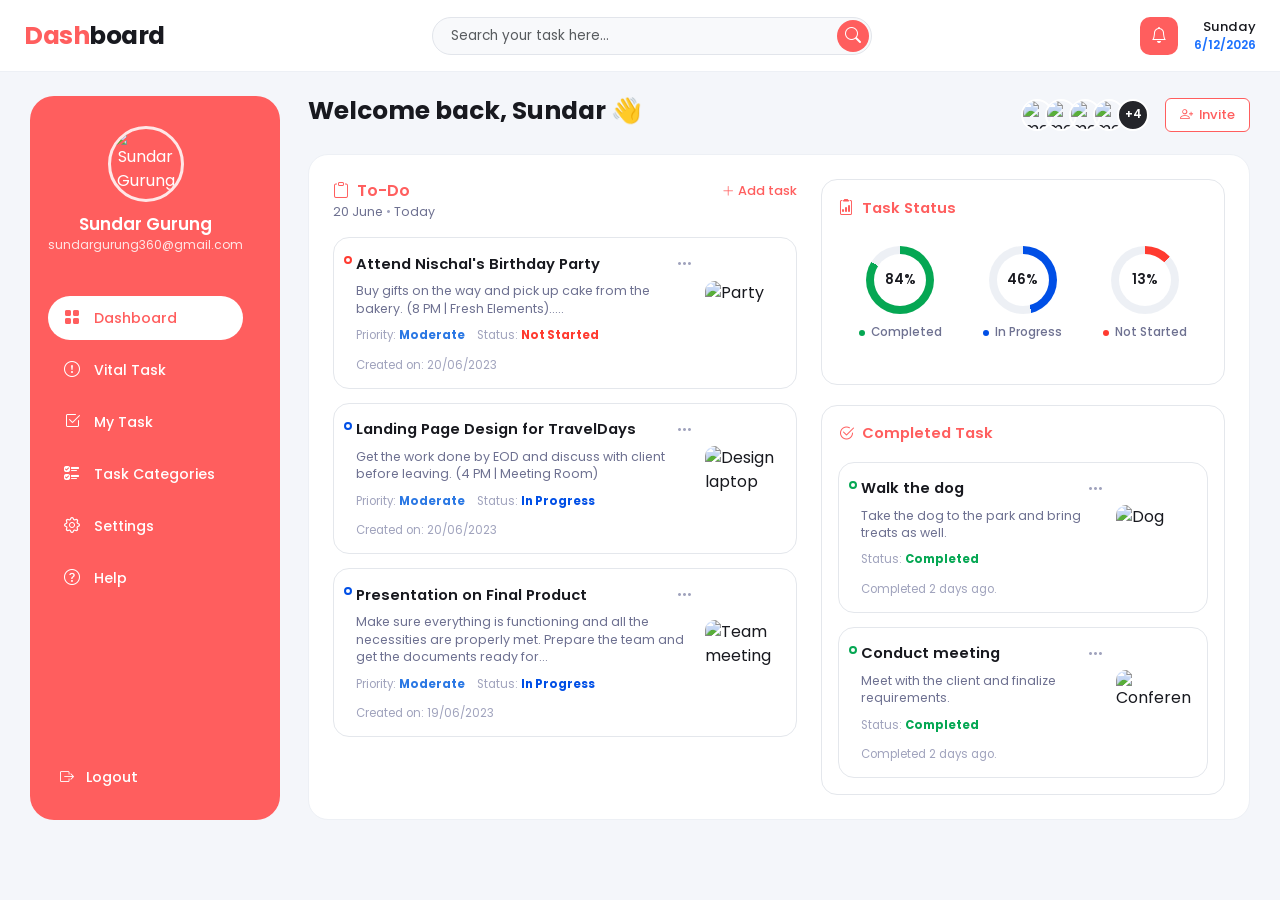
==== Todo-App/pages/dashboard.html @ cdf4d12a "todo app project added" ====
<!doctype html>
<html lang="en">
  <head>
    <meta charset="UTF-8" />
    <meta name="viewport" content="width=device-width, initial-scale=1.0" />
    <title>Dashboard | Todo-App</title>

    <!-- Google Fonts: Poppins -->
    <link rel="preconnect" href="https://fonts.googleapis.com" />
    <link rel="preconnect" href="https://fonts.gstatic.com" crossorigin />
    <link
      href="https://fonts.googleapis.com/css2?family=Poppins:wght@300;400;500;600;700&display=swap"
      rel="stylesheet"
    />

    <!-- Bootstrap 5.3 CSS -->
    <link
      href="https://cdn.jsdelivr.net/npm/bootstrap@5.3.3/dist/css/bootstrap.min.css"
      rel="stylesheet"
    />

    <!-- Bootstrap Icons -->
    <link
      rel="stylesheet"
      href="https://cdn.jsdelivr.net/npm/bootstrap-icons@1.11.3/font/bootstrap-icons.min.css"
    />

    <!-- Custom CSS -->
    <link rel="stylesheet" href="../style/dashboard.css" />
  </head>
  <body>
    <!-- Top Navbar -->
    <nav class="navbar navbar-expand bg-white top-nav border-bottom px-3 px-md-4">
      <div class="container-fluid p-0 d-flex align-items-center justify-content-between">
        <div class="d-flex align-items-center gap-2">
          <button
            class="hamburger-btn d-lg-none"
            type="button"
            data-bs-toggle="offcanvas"
            data-bs-target="#sidebarOffcanvas"
            aria-controls="sidebarOffcanvas"
            aria-label="Open Sidebar"
          >
            <i class="bi bi-list"></i>
          </button>
          
          <a class="navbar-brand brand-logo m-0" href="#">
            <span class="logo-red">Dash</span><span class="logo-black">board</span>
          </a>
        </div>

        <!-- Center: Search Bar -->
        <div class="search-box d-none d-sm-flex">
          <input type="text" class="form-control" placeholder="Search your task here..." />
          <button class="search-btn" aria-label="Search">
            <i class="bi bi-search"></i>
          </button>
        </div>

        <!-- Right: Badges & Icons -->
        <div class="d-flex align-items-center gap-2">
          <button class="nav-icon-btn" aria-label="Notifications">
            <i class="bi bi-bell"></i>
          </button>
          <div class="date-badge ms-2 text-end d-none d-sm-block" id="nav-date">
          </div>
        </div>

      </div>
    </nav>

    <div class="layout-container">
      
      <!-- Native Bootstrap Responsive Offcanvas Sidebar -->
      <aside
        class="offcanvas-lg offcanvas-start sidebar"
        tabindex="-1"
        id="sidebarOffcanvas"
        aria-labelledby="sidebarOffcanvasLabel"
      >
        <!-- Mobile Close Button (Bootstrap Native Dismiss) -->
        <div class="offcanvas-header justify-content-end d-lg-none p-3 pb-0">
          <button
            type="button"
            class="btn-close btn-close-white"
            data-bs-dismiss="offcanvas"
            data-bs-target="#sidebarOffcanvas"
            aria-label="Close"
          ></button>
        </div>

        <div class="offcanvas-body d-flex flex-column h-100 p-0">
          <div class="profile-section">
            <div class="avatar-container">
              <img
                src="https://images.unsplash.com/photo-1535713875002-d1d0cf377fde?w=150&auto=format&fit=crop&q=80"
                alt="Sundar Gurung"
                class="avatar-img"
              />
            </div>
            <h2 class="user-name">Sundar Gurung</h2>
            <p class="user-email">sundargurung360@gmail.com</p>
          </div>

          <nav class="sidebar-nav">
            <a href="#" class="nav-link active">
              <span class="nav-icon"><i class="bi bi-grid-fill"></i></span>
              Dashboard
            </a>
            <a href="#" class="nav-link">
              <span class="nav-icon"><i class="bi bi-exclamation-circle"></i></span>
              Vital Task
            </a>
            <a href="#" class="nav-link">
              <span class="nav-icon"><i class="bi bi-check2-square"></i></span>
              My Task
            </a>
            <a href="#" class="nav-link">
              <span class="nav-icon"><i class="bi bi-ui-checks"></i></span>
              Task Categories
            </a>
            <a href="#" class="nav-link">
              <span class="nav-icon"><i class="bi bi-gear"></i></span>
              Settings
            </a>
            <a href="#" class="nav-link">
              <span class="nav-icon"><i class="bi bi-question-circle"></i></span>
              Help
            </a>
          </nav>

          <div class="sidebar-footer">
            <button class="logout-btn" id="logout-button">
              <i class="bi bi-box-arrow-right"></i>
              Logout
            </button>
          </div>
        </div>
      </aside>

      <!-- Main Dashboard Content -->
      <main class="main-content">
        <section class="welcome-header">
          <h1 class="greeting-text">Welcome back, Sundar 👋</h1>

          <div class="team-invite-wrapper">
            <div class="avatar-stack">
              <img src="https://images.unsplash.com/photo-1534528741775-53994a69daeb?w=60&auto=format&fit=crop&q=80" alt="member" />
              <img src="https://images.unsplash.com/photo-1517841905240-472988babdf9?w=60&auto=format&fit=crop&q=80" alt="member" />
              <img src="https://images.unsplash.com/photo-1507003211169-0a1dd7228f2d?w=60&auto=format&fit=crop&q=80" alt="member" />
              <img src="https://images.unsplash.com/photo-1500648767791-00dcc994a43e?w=60&auto=format&fit=crop&q=80" alt="member" />
              <div class="stack-counter">+4</div>
            </div>
            <button class="btn-invite">
              <i class="bi bi-person-plus"></i>
              Invite
            </button>
          </div>
        </section>

        <!-- Dashboard Task Grid -->
        <div class="dashboard-board">
          <!-- Left Column: To-Do List -->
          <div class="todo-column">
            <div class="column-header">
              <div class="title-with-icon">
                <i class="bi bi-clipboard text-coral"></i>
                <span class="header-label">To-Do</span>
              </div>
              <button class="btn-add-task">
                <i class="bi bi-plus-lg"></i> Add task
              </button>
            </div>
            <p class="date-filter">20 June <span class="bullet">•</span> Today</p>

            <div class="task-list">
              <article class="task-card">
                <div class="card-status-indicator indicator-red"></div>
                <div class="card-body-custom">
                  <div class="card-header-row">
                    <h3 class="task-title">Attend Nischal's Birthday Party</h3>
                    <button class="more-options"><i class="bi bi-three-dots"></i></button>
                  </div>
                  <p class="task-description">
                    Buy gifts on the way and pick up cake from the bakery. (8 PM | Fresh Elements).....
                  </p>
                  <div class="task-metadata">
                    <span class="meta-item">Priority: <strong class="priority-moderate">Moderate</strong></span>
                    <span class="meta-item">Status: <strong class="status-not-started">Not Started</strong></span>
                    <span class="meta-item created-date">Created on: 20/06/2023</span>
                  </div>
                </div>
                <div class="task-thumbnail-wrapper">
                  <img src="https://images.unsplash.com/photo-1511795409834-ef04bbd61622?w=160&auto=format&fit=crop&q=80" alt="Party" class="task-thumbnail" />
                </div>
              </article>

              <article class="task-card">
                <div class="card-status-indicator indicator-blue"></div>
                <div class="card-body-custom">
                  <div class="card-header-row">
                    <h3 class="task-title">Landing Page Design for TravelDays</h3>
                    <button class="more-options"><i class="bi bi-three-dots"></i></button>
                  </div>
                  <p class="task-description">
                    Get the work done by EOD and discuss with client before leaving. (4 PM | Meeting Room)
                  </p>
                  <div class="task-metadata">
                    <span class="meta-item">Priority: <strong class="priority-moderate">Moderate</strong></span>
                    <span class="meta-item">Status: <strong class="status-progress">In Progress</strong></span>
                    <span class="meta-item created-date">Created on: 20/06/2023</span>
                  </div>
                </div>
                <div class="task-thumbnail-wrapper">
                  <img src="https://images.unsplash.com/photo-1498050108023-c5249f4df085?w=160&auto=format&fit=crop&q=80" alt="Design laptop" class="task-thumbnail" />
                </div>
              </article>

              <article class="task-card">
                <div class="card-status-indicator indicator-blue"></div>
                <div class="card-body-custom">
                  <div class="card-header-row">
                    <h3 class="task-title">Presentation on Final Product</h3>
                    <button class="more-options"><i class="bi bi-three-dots"></i></button>
                  </div>
                  <p class="task-description">
                    Make sure everything is functioning and all the necessities are properly met. Prepare the team and get the documents ready for...
                  </p>
                  <div class="task-metadata">
                    <span class="meta-item">Priority: <strong class="priority-moderate">Moderate</strong></span>
                    <span class="meta-item">Status: <strong class="status-progress">In Progress</strong></span>
                    <span class="meta-item created-date">Created on: 19/06/2023</span>
                  </div>
                </div>
                <div class="task-thumbnail-wrapper">
                  <img src="https://images.unsplash.com/photo-1531497865144-0464ef8fb9a9?w=160&auto=format&fit=crop&q=80" alt="Team meeting" class="task-thumbnail" />
                </div>
              </article>
            </div>
          </div>

          <!-- Right Column: Status & Completed Tasks -->
          <div class="widgets-column">
            <section class="widget-panel">
              <div class="panel-header">
                <i class="bi bi-clipboard2-data text-coral"></i>
                <span class="panel-title">Task Status</span>
              </div>

              <div class="charts-row">
                <div class="chart-item">
                  <div class="donut-chart chart-green">
                    <div class="donut-inner">84%</div>
                  </div>
                  <p class="chart-label"><span class="dot dot-green"></span> Completed</p>
                </div>

                <div class="chart-item">
                  <div class="donut-chart chart-blue">
                    <div class="donut-inner">46%</div>
                  </div>
                  <p class="chart-label"><span class="dot dot-blue"></span> In Progress</p>
                </div>

                <div class="chart-item">
                  <div class="donut-chart chart-red">
                    <div class="donut-inner">13%</div>
                  </div>
                  <p class="chart-label"><span class="dot dot-red"></span> Not Started</p>
                </div>
              </div>
            </section>

            <section class="widget-panel">
              <div class="panel-header">
                <i class="bi bi-check2-circle text-coral"></i>
                <span class="panel-title">Completed Task</span>
              </div>

              <div class="completed-task-list">
                <article class="task-card">
                  <div class="card-status-indicator indicator-green"></div>
                  <div class="card-body-custom">
                    <div class="card-header-row">
                      <h3 class="task-title">Walk the dog</h3>
                      <button class="more-options"><i class="bi bi-three-dots"></i></button>
                    </div>
                    <p class="task-description">
                      Take the dog to the park and bring treats as well.
                    </p>
                    <div class="task-metadata">
                      <span class="meta-item">Status: <strong class="status-completed">Completed</strong></span>
                      <span class="meta-item created-date">Completed 2 days ago.</span>
                    </div>
                  </div>
                  <div class="task-thumbnail-wrapper">
                    <img src="https://images.unsplash.com/photo-1543466835-00a7907e9de1?w=160&auto=format&fit=crop&q=80" alt="Dog" class="task-thumbnail" />
                  </div>
                </article>

                <article class="task-card">
                  <div class="card-status-indicator indicator-green"></div>
                  <div class="card-body-custom">
                    <div class="card-header-row">
                      <h3 class="task-title">Conduct meeting</h3>
                      <button class="more-options"><i class="bi bi-three-dots"></i></button>
                    </div>
                    <p class="task-description">
                      Meet with the client and finalize requirements.
                    </p>
                    <div class="task-metadata">
                      <span class="meta-item">Status: <strong class="status-completed">Completed</strong></span>
                      <span class="meta-item created-date">Completed 2 days ago.</span>
                    </div>
                  </div>
                  <div class="task-thumbnail-wrapper">
                    <img src="https://images.unsplash.com/photo-1522071820081-009f0129c71c?w=160&auto=format&fit=crop&q=80" alt="Conference" class="task-thumbnail" />
                  </div>
                </article>
              </div>
            </section>
          </div>
        </div>
      </main>
    </div>

    <!-- Bootstrap 5.3 JS Bundle (Offcanvas toggle aur close handles automatically) -->
    <script src="https://cdn.jsdelivr.net/npm/bootstrap@5.3.3/dist/js/bootstrap.bundle.min.js"></script>
    <script src="../js/dashboard.js"></script>
  </body>
</html>
---- Todo-App/style/dashboard.css ----
:root {
  --sidebar-coral: #ff5e5e;
  --sidebar-coral-hover: #fa4f4f;

  --color-green: #05a753;
  --color-blue: #004fe6;
  --color-red: #ff3b30;
  --color-moderate: #2b78e4;

  --bg-body: #f4f6fa;
  --bg-card: #ffffff;
  --border-card: #e4e7ec;

  --text-main: #18191f;
  --text-secondary: #6e7191;
  --text-muted: #a0a3bd;

  --font-family: 'Poppins', -apple-system, BlinkMacSystemFont, sans-serif;
  --radius-card: 16px;
  --radius-pill: 50px;
}

*,
*::before,
*::after {
  box-sizing: border-box;
  margin: 0;
  padding: 0;
}

body {
  font-family: var(--font-family);
  background-color: var(--bg-body);
  color: var(--text-main);
  min-height: 100vh;
}

/* ==========================================================================
   TOP NAVBAR
   ========================================================================== */
.top-nav {
  height: 72px;
  background-color: #ffffff !important;
  border-bottom: 1px solid #edf0f5 !important;
  position: sticky;
  top: 0;
  z-index: 1020;
}

.hamburger-btn {
  background: transparent;
  border: none;
  font-size: 1.7rem;
  color: var(--text-main);
  cursor: pointer;
  display: flex;
  align-items: center;
  justify-content: center;
  padding: 4px;
}

.brand-logo {
  font-size: 1.55rem;
  font-weight: 700;
  letter-spacing: -0.5px;
}

.logo-red { color: var(--sidebar-coral); }
.logo-black { color: var(--text-main); }

.search-box {
  position: relative;
  width: 100%;
  max-width: 440px;
}

.search-box .form-control {
  height: 38px;
  background: #f8f9fb;
  border: 1px solid #e2e5eb;
  border-radius: var(--radius-pill);
  padding: 0 44px 0 18px;
  font-size: 0.85rem;
  box-shadow: none !important;
}

.search-btn {
  position: absolute;
  right: 3px;
  top: 3px;
  width: 32px;
  height: 32px;
  background-color: var(--sidebar-coral);
  border: none;
  border-radius: 50%;
  color: #ffffff;
  display: flex;
  align-items: center;
  justify-content: center;
  cursor: pointer;
}

.nav-icon-btn {
  width: 38px;
  height: 38px;
  border-radius: 10px;
  background-color: var(--sidebar-coral);
  border: none;
  color: #ffffff;
  display: flex;
  align-items: center;
  justify-content: center;
  cursor: pointer;
}

.date-badge .day {
  font-size: 0.82rem;
  font-weight: 500;
}

.date-badge .full-date {
  font-size: 0.75rem;
  font-weight: 600;
  color: #1d72fe;
}

/* ==========================================================================
   BOOTSTRAP RESPONSIVE OFFCANVAS SIDEBAR
   ========================================================================== */
.layout-container {
  display: flex;
  padding: 24px 30px;
  gap: 28px;
}

/* Sidebar Styles (Applied on both Desktop & Mobile Drawer) */
.sidebar {
  background-color: var(--sidebar-coral) !important;
  color: #ffffff;
  flex-shrink: 0;
}

/* Desktop Styles (Screen >= 992px) */
@media (min-width: 992px) {
  .sidebar {
    width: 250px !important;
    border-radius: 24px;
    padding: 30px 18px 24px 18px;
    display: flex !important;
    visibility: visible !important;
    transform: none !important;
    border: none !important;
  }
}

/* Mobile Offcanvas Drawer (Screen < 992px) */
@media (max-width: 991.98px) {
  .sidebar.offcanvas-lg {
    width: 280px !important;
    border-radius: 0 24px 24px 0;
    padding: 10px 18px 24px 18px;
    border: none;
  }
}

.profile-section {
  text-align: center;
  margin-bottom: 26px;
}

.avatar-container {
  width: 76px;
  height: 76px;
  border-radius: 50%;
  border: 3.5px solid rgba(255, 255, 255, 0.85);
  overflow: hidden;
  margin: 0 auto 12px auto;
}

.avatar-img {
  width: 100%;
  height: 100%;
  object-fit: cover;
}

.user-name {
  font-size: 1.05rem;
  font-weight: 600;
  margin-bottom: 2px;
}

.user-email {
  font-size: 0.75rem;
  color: rgba(255, 255, 255, 0.85);
}

.sidebar-nav {
  display: flex;
  flex-direction: column;
  gap: 8px;
  flex: 1;
}

.nav-link {
  display: flex;
  align-items: center;
  gap: 14px;
  padding: 10px 16px;
  border-radius: var(--radius-pill);
  color: #ffffff;
  text-decoration: none;
  font-size: 0.88rem;
  font-weight: 500;
  transition: all 0.2s ease;
}

.nav-link i {
  font-size: 1rem;
}

.nav-link.active {
  background-color: #ffffff;
  color: var(--sidebar-coral);
}

.nav-link:hover:not(.active) {
  background-color: rgba(255, 255, 255, 0.14);
}

.sidebar-footer {
  margin-top: 24px;
}

.logout-btn {
  display: flex;
  align-items: center;
  gap: 12px;
  background: transparent;
  border: none;
  color: #ffffff;
  font-size: 0.9rem;
  font-weight: 500;
  cursor: pointer;
  padding: 8px 12px;
  width: 100%;
  border-radius: 8px;
}

/* ==========================================================================
   MAIN DASHBOARD WORKSPACE
   ========================================================================== */
.main-content {
  flex: 1;
  display: flex;
  flex-direction: column;
  min-width: 0;
}

.welcome-header {
  display: flex;
  align-items: center;
  justify-content: space-between;
  margin-bottom: 20px;
}

.greeting-text {
  font-size: 1.55rem;
  font-weight: 700;
}

.team-invite-wrapper {
  display: flex;
  align-items: center;
  gap: 16px;
}

.avatar-stack {
  display: flex;
  align-items: center;
}

.avatar-stack img,
.stack-counter {
  width: 32px;
  height: 32px;
  border-radius: 50%;
  border: 2px solid #ffffff;
  margin-left: -8px;
  object-fit: cover;
}

.avatar-stack img:first-child {
  margin-left: 0;
}

.stack-counter {
  background-color: #24252a;
  color: #ffffff;
  font-size: 0.72rem;
  font-weight: 600;
  display: flex;
  align-items: center;
  justify-content: center;
}

.btn-invite {
  display: flex;
  align-items: center;
  gap: 6px;
  background: #ffffff;
  border: 1px solid var(--sidebar-coral);
  color: var(--sidebar-coral);
  padding: 6px 14px;
  border-radius: 6px;
  font-size: 0.82rem;
  font-weight: 500;
  cursor: pointer;
}

.btn-invite:hover {
  background-color: var(--sidebar-coral);
  color: #ffffff;
}

.dashboard-board {
  display: grid;
  grid-template-columns: 1.15fr 1fr;
  gap: 24px;
  background-color: #ffffff;
  padding: 24px;
  border-radius: 20px;
  border: 1.5px solid #edf0f5;
}

.column-header {
  display: flex;
  align-items: center;
  justify-content: space-between;
}

.title-with-icon {
  display: flex;
  align-items: center;
  gap: 8px;
}

.text-coral { color: var(--sidebar-coral); }
.header-label { font-size: 1rem; font-weight: 600; color: var(--sidebar-coral); }

.btn-add-task {
  background: none;
  border: none;
  font-size: 0.8rem;
  font-weight: 500;
  color: var(--sidebar-coral);
  cursor: pointer;
}

.date-filter {
  font-size: 0.78rem;
  color: var(--text-secondary);
  margin-bottom: 16px;
}

.date-filter .bullet {
  color: var(--text-muted);
}

.task-list,
.completed-task-list {
  display: flex;
  flex-direction: column;
  gap: 14px;
}

.task-card {
  position: relative;
  border: 1px solid var(--border-card);
  border-radius: var(--radius-card);
  padding: 14px 16px 14px 22px;
  display: flex;
  justify-content: space-between;
  align-items: center;
  background-color: #ffffff;
  gap: 12px;
}

.card-status-indicator {
  position: absolute;
  left: 10px;
  top: 18px;
  width: 8px;
  height: 8px;
  border-radius: 50%;
  border: 2px solid;
}

.indicator-red { border-color: var(--color-red); }
.indicator-blue { border-color: var(--color-blue); }
.indicator-green { border-color: var(--color-green); }

.card-body-custom { flex: 1; }

.card-header-row {
  display: flex;
  align-items: center;
  justify-content: space-between;
  margin-bottom: 6px;
}

.task-title {
  font-size: 0.92rem;
  font-weight: 600;
  color: var(--text-main);
  margin: 0;
}

.more-options {
  background: none;
  border: none;
  color: var(--text-muted);
  cursor: pointer;
}

.task-description {
  font-size: 0.78rem;
  color: var(--text-secondary);
  line-height: 1.4;
  margin-bottom: 10px;
}

.task-metadata {
  display: flex;
  flex-wrap: wrap;
  gap: 12px;
  font-size: 0.72rem;
  color: var(--text-muted);
}

.priority-moderate { color: var(--color-moderate); }
.status-not-started { color: var(--color-red); }
.status-progress { color: var(--color-blue); }
.status-completed { color: var(--color-green); }

.task-thumbnail-wrapper {
  width: 75px;
  height: 65px;
  border-radius: 10px;
  overflow: hidden;
  flex-shrink: 0;
}

.task-thumbnail {
  width: 100%;
  height: 100%;
  object-fit: cover;
}

.widgets-column {
  display: flex;
  flex-direction: column;
  gap: 20px;
}

.widget-panel {
  border: 1px solid var(--border-card);
  border-radius: var(--radius-card);
  padding: 16px;
  background-color: #ffffff;
}

.panel-header {
  display: flex;
  align-items: center;
  gap: 8px;
  margin-bottom: 16px;
}

.panel-title {
  font-size: 0.92rem;
  font-weight: 600;
  color: var(--sidebar-coral);
}

.charts-row {
  display: flex;
  align-items: center;
  justify-content: space-around;
  padding: 10px 0;
}

.chart-item {
  display: flex;
  flex-direction: column;
  align-items: center;
  gap: 10px;
}

.donut-chart {
  width: 68px;
  height: 68px;
  border-radius: 50%;
  display: flex;
  align-items: center;
  justify-content: center;
}

.chart-green { background: conic-gradient(var(--color-green) 0% 84%, #edf0f5 84% 100%); }
.chart-blue { background: conic-gradient(var(--color-blue) 0% 46%, #edf0f5 46% 100%); }
.chart-red { background: conic-gradient(var(--color-red) 0% 13%, #edf0f5 13% 100%); }

.donut-inner {
  width: 52px;
  height: 52px;
  background: #ffffff;
  border-radius: 50%;
  display: flex;
  align-items: center;
  justify-content: center;
  font-size: 0.82rem;
  font-weight: 600;
}

.chart-label {
  font-size: 0.74rem;
  font-weight: 500;
  color: var(--text-secondary);
  display: flex;
  align-items: center;
  gap: 6px;
}

.dot { width: 6px; height: 6px; border-radius: 50%; }
.dot-green { background-color: var(--color-green); }
.dot-blue { background-color: var(--color-blue); }
.dot-red { background-color: var(--color-red); }

/* Layout Breakpoints */
@media (max-width: 1100px) {
  .dashboard-board {
    grid-template-columns: 1fr;
  }
}

@media (max-width: 991.98px) {
  .layout-container {
    padding: 16px;
  }
}

@media (max-width: 576px) {
  .welcome-header {
    flex-direction: column;
    align-items: flex-start;
    gap: 12px;
  }

  .task-card {
    flex-direction: column;
    align-items: flex-start;
  }

  .task-thumbnail-wrapper {
    width: 100%;
    height: 120px;
    margin-top: 8px;
  }
}
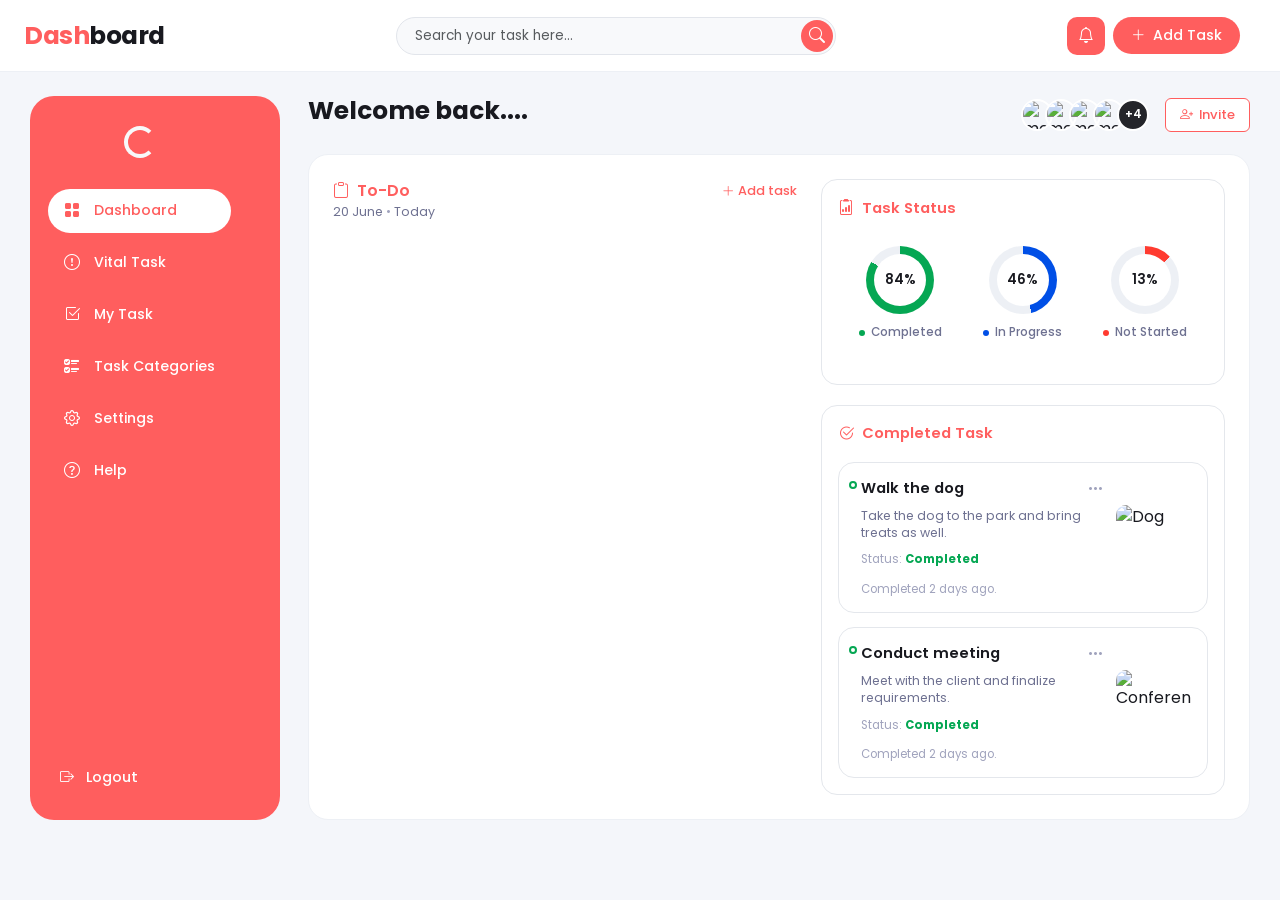
==== commit 0d7b860d: "feat: finish dashboard logic and I swear I want to punch my monitor A SINCERE WARNING TO EVERY DAMN " ====
--- a/Todo-App/pages/dashboard.html
+++ b/Todo-App/pages/dashboard.html
@@ -27,11 +27,16 @@
 
     <!-- Custom CSS -->
     <link rel="stylesheet" href="../style/dashboard.css" />
+    <link rel="stylesheet" href="../style/navbar.css" />
   </head>
   <body>
     <!-- Top Navbar -->
-    <nav class="navbar navbar-expand bg-white top-nav border-bottom px-3 px-md-4">
-      <div class="container-fluid p-0 d-flex align-items-center justify-content-between">
+    <nav
+      class="navbar navbar-expand bg-white top-nav border-bottom px-3 px-md-4"
+    >
+      <div
+        class="container-fluid p-0 d-flex align-items-center justify-content-between"
+      >
         <div class="d-flex align-items-center gap-2">
           <button
             class="hamburger-btn d-lg-none"
@@ -43,15 +48,20 @@
           >
             <i class="bi bi-list"></i>
           </button>
-          
+
           <a class="navbar-brand brand-logo m-0" href="#">
-            <span class="logo-red">Dash</span><span class="logo-black">board</span>
+            <span class="logo-red">Dash</span
+            ><span class="logo-black">board</span>
           </a>
         </div>
 
         <!-- Center: Search Bar -->
         <div class="search-box d-none d-sm-flex">
-          <input type="text" class="form-control" placeholder="Search your task here..." />
+          <input
+            type="text"
+            class="form-control"
+            placeholder="Search your task here..."
+          />
           <button class="search-btn" aria-label="Search">
             <i class="bi bi-search"></i>
           </button>
@@ -62,15 +72,25 @@
           <button class="nav-icon-btn" aria-label="Notifications">
             <i class="bi bi-bell"></i>
           </button>
-          <div class="date-badge ms-2 text-end d-none d-sm-block" id="nav-date">
-          </div>
-        </div>
-
+          <button
+            type="button"
+            class="btn-add-task-main"
+            data-bs-toggle="modal"
+            data-bs-target="#addTaskModal"
+            aria-label="Add Task"
+          >
+            <i class="bi bi-plus-lg"></i>
+            <span class="d-none d-sm-inline">Add Task</span>
+          </button>
+          <div
+            class="date-badge ms-2 text-end d-none d-sm-block"
+            id="nav-date"
+          ></div>
+        </div>
       </div>
     </nav>
 
     <div class="layout-container">
-      
       <!-- Native Bootstrap Responsive Offcanvas Sidebar -->
       <aside
         class="offcanvas-lg offcanvas-start sidebar"
@@ -90,16 +110,10 @@
         </div>
 
         <div class="offcanvas-body d-flex flex-column h-100 p-0">
-          <div class="profile-section">
-            <div class="avatar-container">
-              <img
-                src="https://images.unsplash.com/photo-1535713875002-d1d0cf377fde?w=150&auto=format&fit=crop&q=80"
-                alt="Sundar Gurung"
-                class="avatar-img"
-              />
+          <div class="profile-section" id="navbar-profile">
+            <div class="spinner-border text-light" role="status">
+              <span class="visually-hidden">Loading...</span>
             </div>
-            <h2 class="user-name">Sundar Gurung</h2>
-            <p class="user-email">sundargurung360@gmail.com</p>
           </div>
 
           <nav class="sidebar-nav">
@@ -107,8 +121,10 @@
               <span class="nav-icon"><i class="bi bi-grid-fill"></i></span>
               Dashboard
             </a>
-            <a href="#" class="nav-link">
-              <span class="nav-icon"><i class="bi bi-exclamation-circle"></i></span>
+            <a href="./vital.html" class="nav-link">
+              <span class="nav-icon"
+                ><i class="bi bi-exclamation-circle"></i
+              ></span>
               Vital Task
             </a>
             <a href="#" class="nav-link">
@@ -124,7 +140,9 @@
               Settings
             </a>
             <a href="#" class="nav-link">
-              <span class="nav-icon"><i class="bi bi-question-circle"></i></span>
+              <span class="nav-icon"
+                ><i class="bi bi-question-circle"></i
+              ></span>
               Help
             </a>
           </nav>
@@ -141,14 +159,26 @@
       <!-- Main Dashboard Content -->
       <main class="main-content">
         <section class="welcome-header">
-          <h1 class="greeting-text">Welcome back, Sundar 👋</h1>
+          <h1 class="greeting-text" id="wellcome-back">Welcome back....</h1>
 
           <div class="team-invite-wrapper">
             <div class="avatar-stack">
-              <img src="https://images.unsplash.com/photo-1534528741775-53994a69daeb?w=60&auto=format&fit=crop&q=80" alt="member" />
-              <img src="https://images.unsplash.com/photo-1517841905240-472988babdf9?w=60&auto=format&fit=crop&q=80" alt="member" />
-              <img src="https://images.unsplash.com/photo-1507003211169-0a1dd7228f2d?w=60&auto=format&fit=crop&q=80" alt="member" />
-              <img src="https://images.unsplash.com/photo-1500648767791-00dcc994a43e?w=60&auto=format&fit=crop&q=80" alt="member" />
+              <img
+                src="https://images.unsplash.com/photo-1534528741775-53994a69daeb?w=60&auto=format&fit=crop&q=80"
+                alt="member"
+              />
+              <img
+                src="https://images.unsplash.com/photo-1517841905240-472988babdf9?w=60&auto=format&fit=crop&q=80"
+                alt="member"
+              />
+              <img
+                src="https://images.unsplash.com/photo-1507003211169-0a1dd7228f2d?w=60&auto=format&fit=crop&q=80"
+                alt="member"
+              />
+              <img
+                src="https://images.unsplash.com/photo-1500648767791-00dcc994a43e?w=60&auto=format&fit=crop&q=80"
+                alt="member"
+              />
               <div class="stack-counter">+4</div>
             </div>
             <button class="btn-invite">
@@ -158,6 +188,137 @@
           </div>
         </section>
 
+        <!-- Button trigger modal -->
+
+        <!-- Modal -->
+        <!-- Add Task Modal -->
+        <div
+          class="modal fade custom-modal"
+          id="addTaskModal"
+          tabindex="-1"
+          aria-labelledby="addTaskModalLabel"
+          aria-hidden="true"
+        >
+          <div class="modal-dialog modal-dialog-centered">
+            <div class="modal-content">
+              <!-- Modal Header -->
+              <div class="modal-header border-0 pb-0">
+                <div class="d-flex align-items-center gap-2">
+                  <div class="modal-icon-badge">
+                    <i class="bi bi-clipboard-plus"></i>
+                  </div>
+                  <div>
+                    <h5 class="modal-title" id="addTaskModalLabel">
+                      Add New Task
+                    </h5>
+                    <p class="modal-subtitle mb-0">
+                      Fill in the details to create a task
+                    </p>
+                  </div>
+                </div>
+                <button
+                  type="button"
+                  class="btn-close"
+                  data-bs-dismiss="modal"
+                  aria-label="Close"
+                ></button>
+              </div>
+
+              <!-- Modal Form Body -->
+              <form>
+                <div class="modal-body py-3">
+                  <!-- Task Title -->
+                  <div class="mb-3">
+                    <label for="taskTitle" class="form-label-custom"
+                      >Task Title</label
+                    >
+                    <input
+                      type="text"
+                      class="form-control custom-input"
+                      id="taskTitle"
+                      placeholder="e.g. Landing Page Design"
+                      required
+                    />
+                  </div>
+
+                  <!-- Task Description -->
+                  <div class="mb-3">
+                    <label for="taskDesc" class="form-label-custom"
+                      >Description</label
+                    >
+                    <textarea
+                      class="form-control custom-input"
+                      id="taskDesc"
+                      rows="3"
+                      placeholder="Brief details about the task..."
+                      required
+                    ></textarea>
+                  </div>
+
+                  <!-- Priority & Status Row -->
+                  <div class="row g-2 mb-3">
+                    <div class="col-6">
+                      <label for="taskPriority" class="form-label-custom"
+                        >Priority</label
+                      >
+                      <select
+                        class="form-select custom-input"
+                        id="taskPriority"
+                      >
+                        <option value="Moderate" selected>Moderate</option>
+                        <option value="Extreme">Extreme</option>
+                        <option value="Low">Low</option>
+                      </select>
+                    </div>
+                    <div class="col-6">
+                      <label for="taskStatus" class="form-label-custom"
+                        >Status</label
+                      >
+                      <select class="form-select custom-input" id="taskStatus">
+                        <option value="Not Started" selected>
+                          Not Started
+                        </option>
+                        <option value="In Progress">In Progress</option>
+                        <option value="Completed">Completed</option>
+                      </select>
+                    </div>
+                  </div>
+
+                  <!-- Optional Image URL -->
+                  <div class="mb-2">
+                    <label for="taskImage" class="form-label-custom"
+                      >Thumbnail Image URL (Optional)</label
+                    >
+                    <input
+                      type="url"
+                      class="form-control custom-input"
+                      id="taskImage"
+                      placeholder="https://example.com/image.jpg"
+                    />
+                  </div>
+                </div>
+
+                <!-- Modal Footer -->
+                <div class="modal-footer border-0 pt-0">
+                  <button
+                    type="button"
+                    class="btn btn-secondary-custom"
+                    data-bs-dismiss="modal"
+                  >
+                    Cancel
+                  </button>
+                  <button
+                    type="button"
+                    class="btn btn-primary-coral"
+                    id="createTaskBtn"
+                  >
+                    Create Task
+                  </button>
+                </div>
+              </form>
+            </div>
+          </div>
+        </div>
         <!-- Dashboard Task Grid -->
         <div class="dashboard-board">
           <!-- Left Column: To-Do List -->
@@ -167,75 +328,23 @@
                 <i class="bi bi-clipboard text-coral"></i>
                 <span class="header-label">To-Do</span>
               </div>
-              <button class="btn-add-task">
+              <button
+                class="btn-add-task"
+                id="createTaskBtn"
+                type="button"
+                class="btn-add-task-main"
+                data-bs-toggle="modal"
+                data-bs-target="#addTaskModal"
+                aria-label="Add Task"
+              >
                 <i class="bi bi-plus-lg"></i> Add task
               </button>
             </div>
-            <p class="date-filter">20 June <span class="bullet">•</span> Today</p>
-
-            <div class="task-list">
-              <article class="task-card">
-                <div class="card-status-indicator indicator-red"></div>
-                <div class="card-body-custom">
-                  <div class="card-header-row">
-                    <h3 class="task-title">Attend Nischal's Birthday Party</h3>
-                    <button class="more-options"><i class="bi bi-three-dots"></i></button>
-                  </div>
-                  <p class="task-description">
-                    Buy gifts on the way and pick up cake from the bakery. (8 PM | Fresh Elements).....
-                  </p>
-                  <div class="task-metadata">
-                    <span class="meta-item">Priority: <strong class="priority-moderate">Moderate</strong></span>
-                    <span class="meta-item">Status: <strong class="status-not-started">Not Started</strong></span>
-                    <span class="meta-item created-date">Created on: 20/06/2023</span>
-                  </div>
-                </div>
-                <div class="task-thumbnail-wrapper">
-                  <img src="https://images.unsplash.com/photo-1511795409834-ef04bbd61622?w=160&auto=format&fit=crop&q=80" alt="Party" class="task-thumbnail" />
-                </div>
-              </article>
-
-              <article class="task-card">
-                <div class="card-status-indicator indicator-blue"></div>
-                <div class="card-body-custom">
-                  <div class="card-header-row">
-                    <h3 class="task-title">Landing Page Design for TravelDays</h3>
-                    <button class="more-options"><i class="bi bi-three-dots"></i></button>
-                  </div>
-                  <p class="task-description">
-                    Get the work done by EOD and discuss with client before leaving. (4 PM | Meeting Room)
-                  </p>
-                  <div class="task-metadata">
-                    <span class="meta-item">Priority: <strong class="priority-moderate">Moderate</strong></span>
-                    <span class="meta-item">Status: <strong class="status-progress">In Progress</strong></span>
-                    <span class="meta-item created-date">Created on: 20/06/2023</span>
-                  </div>
-                </div>
-                <div class="task-thumbnail-wrapper">
-                  <img src="https://images.unsplash.com/photo-1498050108023-c5249f4df085?w=160&auto=format&fit=crop&q=80" alt="Design laptop" class="task-thumbnail" />
-                </div>
-              </article>
-
-              <article class="task-card">
-                <div class="card-status-indicator indicator-blue"></div>
-                <div class="card-body-custom">
-                  <div class="card-header-row">
-                    <h3 class="task-title">Presentation on Final Product</h3>
-                    <button class="more-options"><i class="bi bi-three-dots"></i></button>
-                  </div>
-                  <p class="task-description">
-                    Make sure everything is functioning and all the necessities are properly met. Prepare the team and get the documents ready for...
-                  </p>
-                  <div class="task-metadata">
-                    <span class="meta-item">Priority: <strong class="priority-moderate">Moderate</strong></span>
-                    <span class="meta-item">Status: <strong class="status-progress">In Progress</strong></span>
-                    <span class="meta-item created-date">Created on: 19/06/2023</span>
-                  </div>
-                </div>
-                <div class="task-thumbnail-wrapper">
-                  <img src="https://images.unsplash.com/photo-1531497865144-0464ef8fb9a9?w=160&auto=format&fit=crop&q=80" alt="Team meeting" class="task-thumbnail" />
-                </div>
-              </article>
+            <p class="date-filter">
+              20 June <span class="bullet">•</span> Today
+            </p>
+
+            <div class="task-list" id="dashboard-article-list">
             </div>
           </div>
 
@@ -252,21 +361,27 @@
                   <div class="donut-chart chart-green">
                     <div class="donut-inner">84%</div>
                   </div>
-                  <p class="chart-label"><span class="dot dot-green"></span> Completed</p>
+                  <p class="chart-label">
+                    <span class="dot dot-green"></span> Completed
+                  </p>
                 </div>
 
                 <div class="chart-item">
                   <div class="donut-chart chart-blue">
                     <div class="donut-inner">46%</div>
                   </div>
-                  <p class="chart-label"><span class="dot dot-blue"></span> In Progress</p>
+                  <p class="chart-label">
+                    <span class="dot dot-blue"></span> In Progress
+                  </p>
                 </div>
 
                 <div class="chart-item">
                   <div class="donut-chart chart-red">
                     <div class="donut-inner">13%</div>
                   </div>
-                  <p class="chart-label"><span class="dot dot-red"></span> Not Started</p>
+                  <p class="chart-label">
+                    <span class="dot dot-red"></span> Not Started
+                  </p>
                 </div>
               </div>
             </section>
@@ -283,18 +398,31 @@
                   <div class="card-body-custom">
                     <div class="card-header-row">
                       <h3 class="task-title">Walk the dog</h3>
-                      <button class="more-options"><i class="bi bi-three-dots"></i></button>
+                      <button class="more-options">
+                        <i class="bi bi-three-dots"></i>
+                      </button>
                     </div>
                     <p class="task-description">
                       Take the dog to the park and bring treats as well.
                     </p>
                     <div class="task-metadata">
-                      <span class="meta-item">Status: <strong class="status-completed">Completed</strong></span>
-                      <span class="meta-item created-date">Completed 2 days ago.</span>
+                      <span class="meta-item"
+                        >Status:
+                        <strong class="status-completed"
+                          >Completed</strong
+                        ></span
+                      >
+                      <span class="meta-item created-date"
+                        >Completed 2 days ago.</span
+                      >
                     </div>
                   </div>
                   <div class="task-thumbnail-wrapper">
-                    <img src="https://images.unsplash.com/photo-1543466835-00a7907e9de1?w=160&auto=format&fit=crop&q=80" alt="Dog" class="task-thumbnail" />
+                    <img
+                      src="https://images.unsplash.com/photo-1543466835-00a7907e9de1?w=160&auto=format&fit=crop&q=80"
+                      alt="Dog"
+                      class="task-thumbnail"
+                    />
                   </div>
                 </article>
 
@@ -303,18 +431,31 @@
                   <div class="card-body-custom">
                     <div class="card-header-row">
                       <h3 class="task-title">Conduct meeting</h3>
-                      <button class="more-options"><i class="bi bi-three-dots"></i></button>
+                      <button class="more-options">
+                        <i class="bi bi-three-dots"></i>
+                      </button>
                     </div>
                     <p class="task-description">
                       Meet with the client and finalize requirements.
                     </p>
                     <div class="task-metadata">
-                      <span class="meta-item">Status: <strong class="status-completed">Completed</strong></span>
-                      <span class="meta-item created-date">Completed 2 days ago.</span>
+                      <span class="meta-item"
+                        >Status:
+                        <strong class="status-completed"
+                          >Completed</strong
+                        ></span
+                      >
+                      <span class="meta-item created-date"
+                        >Completed 2 days ago.</span
+                      >
                     </div>
                   </div>
                   <div class="task-thumbnail-wrapper">
-                    <img src="https://images.unsplash.com/photo-1522071820081-009f0129c71c?w=160&auto=format&fit=crop&q=80" alt="Conference" class="task-thumbnail" />
+                    <img
+                      src="https://images.unsplash.com/photo-1522071820081-009f0129c71c?w=160&auto=format&fit=crop&q=80"
+                      alt="Conference"
+                      class="task-thumbnail"
+                    />
                   </div>
                 </article>
               </div>
@@ -326,6 +467,11 @@
 
     <!-- Bootstrap 5.3 JS Bundle (Offcanvas toggle aur close handles automatically) -->
     <script src="https://cdn.jsdelivr.net/npm/bootstrap@5.3.3/dist/js/bootstrap.bundle.min.js"></script>
-    <script src="../js/dashboard.js"></script>
+    <script src="../js/dashboard.js" type="module"></script>
+    <script type="module" src="../firebase.js"></script>
+    <!-- SweetAlert2 CDN -->
+    <script src="https://cdn.jsdelivr.net/npm/sweetalert2@11"></script>
+    <script type="module" src="../js/navbar.js"></script>
+    <script type="module" src="../authState.js"></script>
   </body>
-</html>+</html>
--- a/Todo-App/style/navbar.css
+++ b/Todo-App/style/navbar.css
@@ -0,0 +1,441 @@
+:root {
+  --sidebar-coral: #ff5e5e;
+  --sidebar-coral-hover: #fa4f4f;
+
+  --color-green: #05a753;
+  --color-blue: #004fe6;
+  --color-red: #ff3b30;
+  --color-moderate: #2b78e4;
+
+  --bg-body: #f4f6fa;
+  --bg-card: #ffffff;
+  --border-card: #e4e7ec;
+
+  --text-main: #18191f;
+  --text-secondary: #6e7191;
+  --text-muted: #a0a3bd;
+
+  --font-family: 'Poppins', -apple-system, BlinkMacSystemFont, sans-serif;
+  --radius-card: 16px;
+  --radius-pill: 50px;
+}
+
+*,
+*::before,
+*::after {
+  box-sizing: border-box;
+  margin: 0;
+  padding: 0;
+}
+
+body {
+  font-family: var(--font-family);
+  background-color: var(--bg-body);
+  color: var(--text-main);
+  min-height: 100vh;
+}
+
+/* ==========================================================================
+   TOP NAVBAR
+   ========================================================================== */
+.top-nav {
+  height: 72px;
+  background-color: #ffffff !important;
+  border-bottom: 1px solid #edf0f5 !important;
+  position: sticky;
+  top: 0;
+  z-index: 1020;
+}
+
+.hamburger-btn {
+  background: transparent;
+  border: none;
+  font-size: 1.7rem;
+  color: var(--text-main);
+  cursor: pointer;
+  display: flex;
+  align-items: center;
+  justify-content: center;
+  padding: 4px;
+}
+
+.brand-logo {
+  font-size: 1.55rem;
+  font-weight: 700;
+  letter-spacing: -0.5px;
+}
+
+.logo-red { color: var(--sidebar-coral); }
+.logo-black { color: var(--text-main); }
+
+.search-box {
+  position: relative;
+  width: 100%;
+  max-width: 440px;
+}
+
+.search-box .form-control {
+  height: 38px;
+  background: #f8f9fb;
+  border: 1px solid #e2e5eb;
+  border-radius: var(--radius-pill);
+  padding: 0 44px 0 18px;
+  font-size: 0.85rem;
+  box-shadow: none !important;
+}
+
+.search-btn {
+  position: absolute;
+  right: 3px;
+  top: 3px;
+  width: 32px;
+  height: 32px;
+  background-color: var(--sidebar-coral);
+  border: none;
+  border-radius: 50%;
+  color: #ffffff;
+  display: flex;
+  align-items: center;
+  justify-content: center;
+  cursor: pointer;
+}
+
+.nav-icon-btn {
+  width: 38px;
+  height: 38px;
+  border-radius: 10px;
+  background-color: var(--sidebar-coral);
+  border: none;
+  color: #ffffff;
+  display: flex;
+  align-items: center;
+  justify-content: center;
+  cursor: pointer;
+}
+
+.date-badge .day {
+  font-size: 0.82rem;
+  font-weight: 500;
+}
+
+.date-badge .full-date {
+  font-size: 0.75rem;
+  font-weight: 600;
+  color: #1d72fe;
+}
+
+/* ==========================================================================
+   BOOTSTRAP RESPONSIVE OFFCANVAS SIDEBAR
+   ========================================================================== */
+.layout-container {
+  display: flex;
+  padding: 24px 30px;
+  gap: 28px;
+}
+
+/* Sidebar Styles (Applied on both Desktop & Mobile Drawer) */
+.sidebar {
+  background-color: var(--sidebar-coral) !important;
+  color: #ffffff;
+  flex-shrink: 0;
+}
+
+/* Desktop Styles (Screen >= 992px) */
+@media (min-width: 992px) {
+  .sidebar {
+    width: 250px !important;
+    border-radius: 24px;
+    padding: 30px 18px 24px 18px;
+    display: flex !important;
+    visibility: visible !important;
+    transform: none !important;
+    border: none !important;
+  }
+}
+
+/* Mobile Offcanvas Drawer (Screen < 992px) */
+@media (max-width: 991.98px) {
+  .sidebar.offcanvas-lg {
+    width: 280px !important;
+    border-radius: 0 24px 24px 0;
+    padding: 10px 18px 24px 18px;
+    border: none;
+  }
+}
+
+.profile-section {
+  text-align: center;
+  margin-bottom: 26px;
+}
+/* Letter Avatar Styling */
+.avatar-container.avatar-initials {
+  background-color: #ffffff;
+  color: var(--sidebar-coral); /* Coral Red text (#ff5e5e) */
+  display: flex;
+  align-items: center;
+  justify-content: center;
+  font-size: 1.8rem;
+  font-weight: 700;
+  text-transform: uppercase;
+  user-select: none;
+  border: 3.5px solid rgba(255, 255, 255, 0.85);
+  box-shadow: 0 4px 10px rgba(0, 0, 0, 0.1);
+}
+.avatar-container {
+  width: 76px;
+  height: 76px;
+  border-radius: 50%;
+  border: 3.5px solid rgba(255, 255, 255, 0.85);
+  overflow: hidden;
+  margin: 0 auto 12px auto;
+}
+
+.avatar-img {
+  width: 100%;
+  height: 100%;
+  object-fit: cover;
+}
+
+.user-name {
+  font-size: 1.05rem;
+  font-weight: 600;
+  margin-bottom: 2px;
+}
+
+.user-email {
+  font-size: 0.75rem;
+  color: rgba(255, 255, 255, 0.85);
+}
+
+.sidebar-nav {
+  display: flex;
+  flex-direction: column;
+  gap: 8px;
+  flex: 1;
+}
+
+.nav-link {
+  display: flex;
+  align-items: center;
+  gap: 14px;
+  padding: 10px 16px;
+  border-radius: var(--radius-pill);
+  color: #ffffff;
+  text-decoration: none;
+  font-size: 0.88rem;
+  font-weight: 500;
+  transition: all 0.2s ease;
+}
+
+.nav-link i {
+  font-size: 1rem;
+}
+
+.nav-link.active {
+  background-color: #ffffff;
+  color: var(--sidebar-coral);
+}
+
+.nav-link:hover:not(.active) {
+  background-color: rgba(255, 255, 255, 0.14);
+}
+
+.sidebar-footer {
+  margin-top: 24px;
+}
+
+.logout-btn {
+  display: flex;
+  align-items: center;
+  gap: 12px;
+  background: transparent;
+  border: none;
+  color: #ffffff;
+  font-size: 0.9rem;
+  font-weight: 500;
+  cursor: pointer;
+  padding: 8px 12px;
+  width: 100%;
+  border-radius: 8px;
+}
+
+.btn-add-task-main {
+  display: inline-flex;
+  align-items: center;
+  gap: 8px;
+  background-color: var(--sidebar-coral);
+  color: #ffffff;
+  border: none;
+  padding: 8px 18px;
+  border-radius: var(--radius-pill);
+  font-family: var(--font-family);
+  font-size: 0.88rem;
+  font-weight: 500;
+  cursor: pointer;
+  transition: background-color 0.2s ease, transform 0.1s ease;
+}
+
+@media (max-width : 576px){
+    .btn-add-task-main {
+    width: 34px;
+    height: 34px;
+    padding: 0;
+    border-radius: 50%; /* Mobile par clean round icon button */
+    font-size: 0.95rem;
+    display: flex;
+    justify-content: center;
+    align-items: center;
+  }
+}
+
+/* ==========================================================================
+   ADD TASK BUTTON & MODAL THEME
+   ========================================================================== */
+
+/* Trigger Button */
+
+.btn-add-task-main:hover {
+  background-color: var(--sidebar-coral-hover);
+  transform: translateY(-1px);
+}
+
+.btn-add-task-main:active {
+  transform: scale(0.98);
+}
+
+/* Modal Box */
+.custom-modal .modal-content {
+  border-radius: 20px;
+  border: 1px solid #edf0f5;
+  box-shadow: 0 10px 30px rgba(0, 0, 0, 0.08);
+  padding: 10px;
+}
+
+.modal-icon-badge {
+  width: 38px;
+  height: 38px;
+  border-radius: 10px;
+  background-color: rgba(255, 94, 94, 0.12);
+  color: var(--sidebar-coral);
+  display: flex;
+  align-items: center;
+  justify-content: center;
+  font-size: 1.15rem;
+}
+
+.modal-title {
+  font-size: 1.1rem;
+  font-weight: 600;
+  color: var(--text-main);
+}
+
+.modal-subtitle {
+  font-size: 0.78rem;
+  color: var(--text-muted);
+}
+
+/* Form Controls Inside Modal */
+.form-label-custom {
+  font-size: 0.82rem;
+  font-weight: 500;
+  color: var(--text-secondary);
+  margin-bottom: 6px;
+}
+
+.custom-input {
+  border: 1.5px solid #e2e5eb;
+  border-radius: 10px;
+  padding: 10px 14px;
+  font-size: 0.88rem;
+  font-family: var(--font-family);
+  color: var(--text-main);
+  box-shadow: none !important;
+  transition: border-color 0.2s ease;
+}
+
+.custom-input:focus {
+  border-color: var(--sidebar-coral);
+}
+
+.custom-input::placeholder {
+  color: var(--text-muted);
+  font-size: 0.85rem;
+}
+
+/* Footer Buttons */
+.btn-secondary-custom {
+  background: #f1f3f7;
+  color: var(--text-secondary);
+  border: none;
+  padding: 8px 18px;
+  border-radius: 8px;
+  font-size: 0.88rem;
+  font-weight: 500;
+}
+
+.btn-secondary-custom:hover {
+  background: #e4e7ec;
+  color: var(--text-main);
+}
+
+.btn-primary-coral {
+  background-color: var(--sidebar-coral);
+  color: #ffffff;
+  border: none;
+  padding: 8px 22px;
+  border-radius: 8px;
+  font-size: 0.88rem;
+  font-weight: 500;
+  transition: background-color 0.2s ease;
+}
+
+.btn-primary-coral:hover {
+  background-color: var(--sidebar-coral-hover);
+  color: #ffffff;
+}
+.dot { width: 6px; height: 6px; border-radius: 50%; }
+.dot-green { background-color: var(--color-green); }
+.dot-blue { background-color: var(--color-blue); }
+.dot-red { background-color: var(--color-red); }
+
+/* Layout Breakpoints */
+@media (max-width: 1100px) {
+  .dashboard-board {
+    grid-template-columns: 1fr;
+  }
+}
+
+@media (max-width: 991.98px) {
+  .layout-container {
+    padding: 16px;
+  }
+}
+
+@media (max-width: 576px) {
+  .welcome-header {
+    flex-direction: column;
+    align-items: flex-start;
+    gap: 12px;
+  }
+
+  .task-card {
+    flex-direction: column;
+    align-items: flex-start;
+  }
+
+  .task-thumbnail-wrapper {
+    width: 100%;
+    height: 120px;
+    margin-top: 8px;
+  }
+.btn-add-task-main {
+    width: 34px;
+    height: 34px;
+    padding: 0;
+    border-radius: 50%; /* Mobile par clean round icon button */
+    font-size: 0.95rem;
+    display: flex;
+    justify-content: center;
+    align-items: center;
+  }
+}
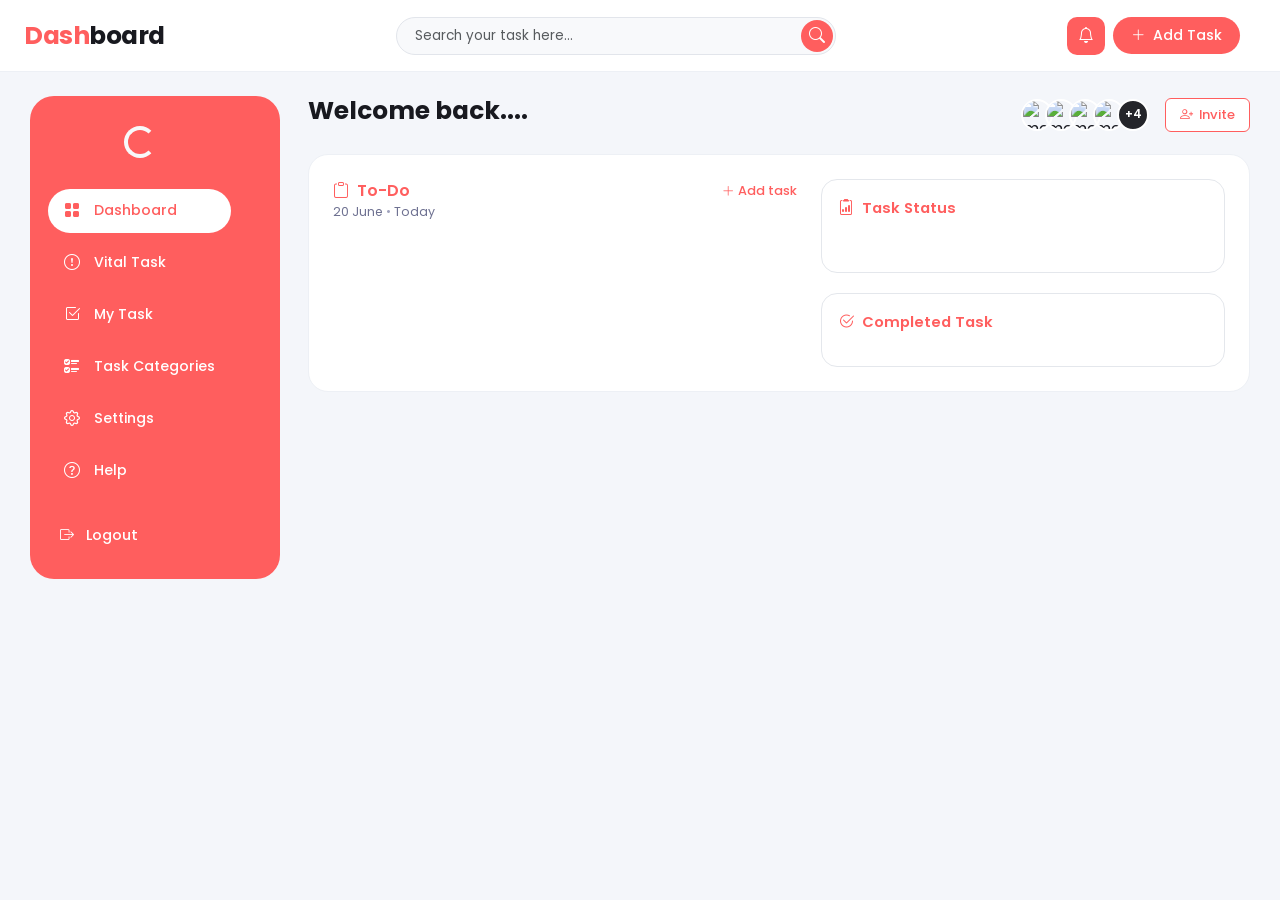
==== commit 4cefae25: "project initialization" ====
--- a/Todo-App/pages/dashboard.html
+++ b/Todo-App/pages/dashboard.html
@@ -356,33 +356,8 @@
                 <span class="panel-title">Task Status</span>
               </div>
 
-              <div class="charts-row">
-                <div class="chart-item">
-                  <div class="donut-chart chart-green">
-                    <div class="donut-inner">84%</div>
-                  </div>
-                  <p class="chart-label">
-                    <span class="dot dot-green"></span> Completed
-                  </p>
-                </div>
-
-                <div class="chart-item">
-                  <div class="donut-chart chart-blue">
-                    <div class="donut-inner">46%</div>
-                  </div>
-                  <p class="chart-label">
-                    <span class="dot dot-blue"></span> In Progress
-                  </p>
-                </div>
-
-                <div class="chart-item">
-                  <div class="donut-chart chart-red">
-                    <div class="donut-inner">13%</div>
-                  </div>
-                  <p class="chart-label">
-                    <span class="dot dot-red"></span> Not Started
-                  </p>
-                </div>
+              <div class="charts-row" id="taskStatusDic">
+
               </div>
             </section>
 
@@ -392,72 +367,8 @@
                 <span class="panel-title">Completed Task</span>
               </div>
 
-              <div class="completed-task-list">
-                <article class="task-card">
-                  <div class="card-status-indicator indicator-green"></div>
-                  <div class="card-body-custom">
-                    <div class="card-header-row">
-                      <h3 class="task-title">Walk the dog</h3>
-                      <button class="more-options">
-                        <i class="bi bi-three-dots"></i>
-                      </button>
-                    </div>
-                    <p class="task-description">
-                      Take the dog to the park and bring treats as well.
-                    </p>
-                    <div class="task-metadata">
-                      <span class="meta-item"
-                        >Status:
-                        <strong class="status-completed"
-                          >Completed</strong
-                        ></span
-                      >
-                      <span class="meta-item created-date"
-                        >Completed 2 days ago.</span
-                      >
-                    </div>
-                  </div>
-                  <div class="task-thumbnail-wrapper">
-                    <img
-                      src="https://images.unsplash.com/photo-1543466835-00a7907e9de1?w=160&auto=format&fit=crop&q=80"
-                      alt="Dog"
-                      class="task-thumbnail"
-                    />
-                  </div>
-                </article>
-
-                <article class="task-card">
-                  <div class="card-status-indicator indicator-green"></div>
-                  <div class="card-body-custom">
-                    <div class="card-header-row">
-                      <h3 class="task-title">Conduct meeting</h3>
-                      <button class="more-options">
-                        <i class="bi bi-three-dots"></i>
-                      </button>
-                    </div>
-                    <p class="task-description">
-                      Meet with the client and finalize requirements.
-                    </p>
-                    <div class="task-metadata">
-                      <span class="meta-item"
-                        >Status:
-                        <strong class="status-completed"
-                          >Completed</strong
-                        ></span
-                      >
-                      <span class="meta-item created-date"
-                        >Completed 2 days ago.</span
-                      >
-                    </div>
-                  </div>
-                  <div class="task-thumbnail-wrapper">
-                    <img
-                      src="https://images.unsplash.com/photo-1522071820081-009f0129c71c?w=160&auto=format&fit=crop&q=80"
-                      alt="Conference"
-                      class="task-thumbnail"
-                    />
-                  </div>
-                </article>
+              <div class="completed-task-list" id="completedTask">
+
               </div>
             </section>
           </div>
--- a/Todo-App/style/dashboard.css
+++ b/Todo-App/style/dashboard.css
@@ -33,217 +33,6 @@
   background-color: var(--bg-body);
   color: var(--text-main);
   min-height: 100vh;
-}
-
-/* ==========================================================================
-   TOP NAVBAR
-   ========================================================================== */
-.top-nav {
-  height: 72px;
-  background-color: #ffffff !important;
-  border-bottom: 1px solid #edf0f5 !important;
-  position: sticky;
-  top: 0;
-  z-index: 1020;
-}
-
-.hamburger-btn {
-  background: transparent;
-  border: none;
-  font-size: 1.7rem;
-  color: var(--text-main);
-  cursor: pointer;
-  display: flex;
-  align-items: center;
-  justify-content: center;
-  padding: 4px;
-}
-
-.brand-logo {
-  font-size: 1.55rem;
-  font-weight: 700;
-  letter-spacing: -0.5px;
-}
-
-.logo-red { color: var(--sidebar-coral); }
-.logo-black { color: var(--text-main); }
-
-.search-box {
-  position: relative;
-  width: 100%;
-  max-width: 440px;
-}
-
-.search-box .form-control {
-  height: 38px;
-  background: #f8f9fb;
-  border: 1px solid #e2e5eb;
-  border-radius: var(--radius-pill);
-  padding: 0 44px 0 18px;
-  font-size: 0.85rem;
-  box-shadow: none !important;
-}
-
-.search-btn {
-  position: absolute;
-  right: 3px;
-  top: 3px;
-  width: 32px;
-  height: 32px;
-  background-color: var(--sidebar-coral);
-  border: none;
-  border-radius: 50%;
-  color: #ffffff;
-  display: flex;
-  align-items: center;
-  justify-content: center;
-  cursor: pointer;
-}
-
-.nav-icon-btn {
-  width: 38px;
-  height: 38px;
-  border-radius: 10px;
-  background-color: var(--sidebar-coral);
-  border: none;
-  color: #ffffff;
-  display: flex;
-  align-items: center;
-  justify-content: center;
-  cursor: pointer;
-}
-
-.date-badge .day {
-  font-size: 0.82rem;
-  font-weight: 500;
-}
-
-.date-badge .full-date {
-  font-size: 0.75rem;
-  font-weight: 600;
-  color: #1d72fe;
-}
-
-/* ==========================================================================
-   BOOTSTRAP RESPONSIVE OFFCANVAS SIDEBAR
-   ========================================================================== */
-.layout-container {
-  display: flex;
-  padding: 24px 30px;
-  gap: 28px;
-}
-
-/* Sidebar Styles (Applied on both Desktop & Mobile Drawer) */
-.sidebar {
-  background-color: var(--sidebar-coral) !important;
-  color: #ffffff;
-  flex-shrink: 0;
-}
-
-/* Desktop Styles (Screen >= 992px) */
-@media (min-width: 992px) {
-  .sidebar {
-    width: 250px !important;
-    border-radius: 24px;
-    padding: 30px 18px 24px 18px;
-    display: flex !important;
-    visibility: visible !important;
-    transform: none !important;
-    border: none !important;
-  }
-}
-
-/* Mobile Offcanvas Drawer (Screen < 992px) */
-@media (max-width: 991.98px) {
-  .sidebar.offcanvas-lg {
-    width: 280px !important;
-    border-radius: 0 24px 24px 0;
-    padding: 10px 18px 24px 18px;
-    border: none;
-  }
-}
-
-.profile-section {
-  text-align: center;
-  margin-bottom: 26px;
-}
-
-.avatar-container {
-  width: 76px;
-  height: 76px;
-  border-radius: 50%;
-  border: 3.5px solid rgba(255, 255, 255, 0.85);
-  overflow: hidden;
-  margin: 0 auto 12px auto;
-}
-
-.avatar-img {
-  width: 100%;
-  height: 100%;
-  object-fit: cover;
-}
-
-.user-name {
-  font-size: 1.05rem;
-  font-weight: 600;
-  margin-bottom: 2px;
-}
-
-.user-email {
-  font-size: 0.75rem;
-  color: rgba(255, 255, 255, 0.85);
-}
-
-.sidebar-nav {
-  display: flex;
-  flex-direction: column;
-  gap: 8px;
-  flex: 1;
-}
-
-.nav-link {
-  display: flex;
-  align-items: center;
-  gap: 14px;
-  padding: 10px 16px;
-  border-radius: var(--radius-pill);
-  color: #ffffff;
-  text-decoration: none;
-  font-size: 0.88rem;
-  font-weight: 500;
-  transition: all 0.2s ease;
-}
-
-.nav-link i {
-  font-size: 1rem;
-}
-
-.nav-link.active {
-  background-color: #ffffff;
-  color: var(--sidebar-coral);
-}
-
-.nav-link:hover:not(.active) {
-  background-color: rgba(255, 255, 255, 0.14);
-}
-
-.sidebar-footer {
-  margin-top: 24px;
-}
-
-.logout-btn {
-  display: flex;
-  align-items: center;
-  gap: 12px;
-  background: transparent;
-  border: none;
-  color: #ffffff;
-  font-size: 0.9rem;
-  font-weight: 500;
-  cursor: pointer;
-  padding: 8px 12px;
-  width: 100%;
-  border-radius: 8px;
 }
 
 /* ==========================================================================
@@ -529,11 +318,118 @@
   align-items: center;
   gap: 6px;
 }
-
+/* ==========================================================================
+   ADD TASK BUTTON & MODAL THEME
+   ========================================================================== */
+
+/* Trigger Button */
+
+.btn-add-task-main:hover {
+  background-color: var(--sidebar-coral-hover);
+  transform: translateY(-1px);
+}
+
+.btn-add-task-main:active {
+  transform: scale(0.98);
+}
+
+/* Modal Box */
+.custom-modal .modal-content {
+  border-radius: 20px;
+  border: 1px solid #edf0f5;
+  box-shadow: 0 10px 30px rgba(0, 0, 0, 0.08);
+  padding: 10px;
+}
+
+.modal-icon-badge {
+  width: 38px;
+  height: 38px;
+  border-radius: 10px;
+  background-color: rgba(255, 94, 94, 0.12);
+  color: var(--sidebar-coral);
+  display: flex;
+  align-items: center;
+  justify-content: center;
+  font-size: 1.15rem;
+}
+
+.modal-title {
+  font-size: 1.1rem;
+  font-weight: 600;
+  color: var(--text-main);
+}
+
+.modal-subtitle {
+  font-size: 0.78rem;
+  color: var(--text-muted);
+}
+
+/* Form Controls Inside Modal */
+.form-label-custom {
+  font-size: 0.82rem;
+  font-weight: 500;
+  color: var(--text-secondary);
+  margin-bottom: 6px;
+}
+
+.custom-input {
+  border: 1.5px solid #e2e5eb;
+  border-radius: 10px;
+  padding: 10px 14px;
+  font-size: 0.88rem;
+  font-family: var(--font-family);
+  color: var(--text-main);
+  box-shadow: none !important;
+  transition: border-color 0.2s ease;
+}
+
+.custom-input:focus {
+  border-color: var(--sidebar-coral);
+}
+
+.custom-input::placeholder {
+  color: var(--text-muted);
+  font-size: 0.85rem;
+}
+
+/* Footer Buttons */
+.btn-secondary-custom {
+  background: #f1f3f7;
+  color: var(--text-secondary);
+  border: none;
+  padding: 8px 18px;
+  border-radius: 8px;
+  font-size: 0.88rem;
+  font-weight: 500;
+}
+
+.btn-secondary-custom:hover {
+  background: #e4e7ec;
+  color: var(--text-main);
+}
+
+.btn-primary-coral {
+  background-color: var(--sidebar-coral);
+  color: #ffffff;
+  border: none;
+  padding: 8px 22px;
+  border-radius: 8px;
+  font-size: 0.88rem;
+  font-weight: 500;
+  transition: background-color 0.2s ease;
+}
+
+.btn-primary-coral:hover {
+  background-color: var(--sidebar-coral-hover);
+  color: #ffffff;
+}
 .dot { width: 6px; height: 6px; border-radius: 50%; }
 .dot-green { background-color: var(--color-green); }
 .dot-blue { background-color: var(--color-blue); }
 .dot-red { background-color: var(--color-red); }
+.circle-bar {
+  transition: stroke-dashoffset 0.8s ease-in-out;
+}
 
 /* Layout Breakpoints */
 @media (max-width: 1100px) {
@@ -565,4 +461,14 @@
     height: 120px;
     margin-top: 8px;
   }
+.btn-add-task-main {
+    width: 34px;
+    height: 34px;
+    padding: 0;
+    border-radius: 50%; /* Mobile par clean round icon button */
+    font-size: 0.95rem;
+    display: flex;
+    justify-content: center;
+    align-items: center;
+  }
 }
--- a/Todo-App/style/navbar.css
+++ b/Todo-App/style/navbar.css
@@ -438,4 +438,16 @@
     justify-content: center;
     align-items: center;
   }
+}
+.hello-icon-img{
+  display: inline;
+  align-items: center;
+  width: 60px;
+  height: 60px;
+}
+.welcom-back-heading{
+  font-family: "Style Script", cursive;
+  font-weight: 600;
+  font-size: 2rem;
+  margin-top: 10px;
 }
